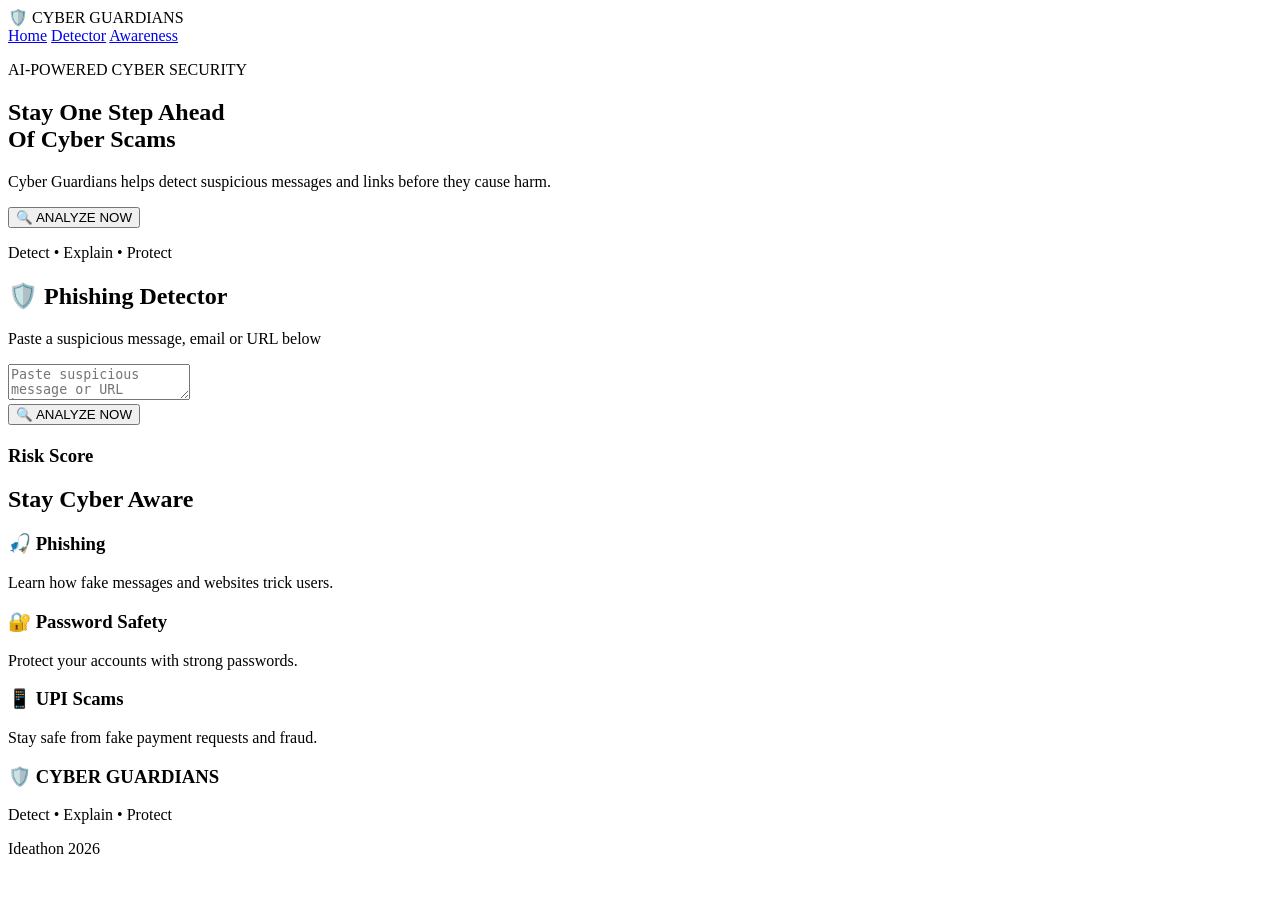
==== templates/index.html @ 9c84c944 "Create index.html" ====
<!DOCTYPE html>
<html lang="en">

<head>
    <meta charset="UTF-8">
    <meta name="viewport" content="width=device-width, initial-scale=1.0">

    <title>Cyber Guardians</title>

    <link rel="stylesheet" href="/static/style.css">
</head>

<body>

    <!-- Navigation -->
    <nav>

        <div class="logo">
            🛡️ CYBER GUARDIANS
        </div>

        <div class="nav-links">
            <a href="#home">Home</a>
            <a href="#detector">Detector</a>
            <a href="#awareness">Awareness</a>
        </div>

    </nav>


    <!-- Hero Section -->
    <section id="home" class="hero">

        <div class="hero-content">

            <p class="tag">
                AI-POWERED CYBER SECURITY
            </p>

            <h1>
                Stay One Step Ahead<br>
                Of Cyber Scams
            </h1>

            <p class="hero-text">
                Cyber Guardians helps detect suspicious
                messages and links before they cause harm.
            </p>

            <button onclick="scrollToDetector()">
                🔍 ANALYZE NOW
            </button>

            <p class="motto">
                Detect • Explain • Protect
            </p>

        </div>

    </section>


    <!-- Detector -->
    <section id="detector" class="detector">

        <h2>🛡️ Phishing Detector</h2>

        <p>
            Paste a suspicious message, email or URL below
        </p>

        <textarea
            id="userInput"
            placeholder="Paste suspicious message or URL here..."
        ></textarea>

        <br>

        <button onclick="analyzeInput()">
            🔍 ANALYZE NOW
        </button>


        <div id="result">

            <h2 id="riskTitle"></h2>

            <div class="risk-container">

                <h3>Risk Score</h3>

                <div class="risk-bar">
                    <div id="riskFill"></div>
                </div>

                <p id="riskScore"></p>

            </div>

            <div id="reasons"></div>

            <div id="recommendation"></div>

        </div>

    </section>


    <!-- Awareness -->
    <section id="awareness" class="awareness">

        <h2>Stay Cyber Aware</h2>

        <div class="cards">

            <div class="card">

                <h3>🎣 Phishing</h3>

                <p>
                    Learn how fake messages and websites
                    trick users.
                </p>

            </div>


            <div class="card">

                <h3>🔐 Password Safety</h3>

                <p>
                    Protect your accounts with strong passwords.
                </p>

            </div>


            <div class="card">

                <h3>📱 UPI Scams</h3>

                <p>
                    Stay safe from fake payment requests
                    and fraud.
                </p>

            </div>

        </div>

    </section>


    <!-- Footer -->
    <footer>

        <h3>🛡️ CYBER GUARDIANS</h3>

        <p>
            Detect • Explain • Protect
        </p>

        <p>
            Ideathon 2026
        </p>

    </footer>


    <script src="/static/script.js"></script>

</body>

</html>
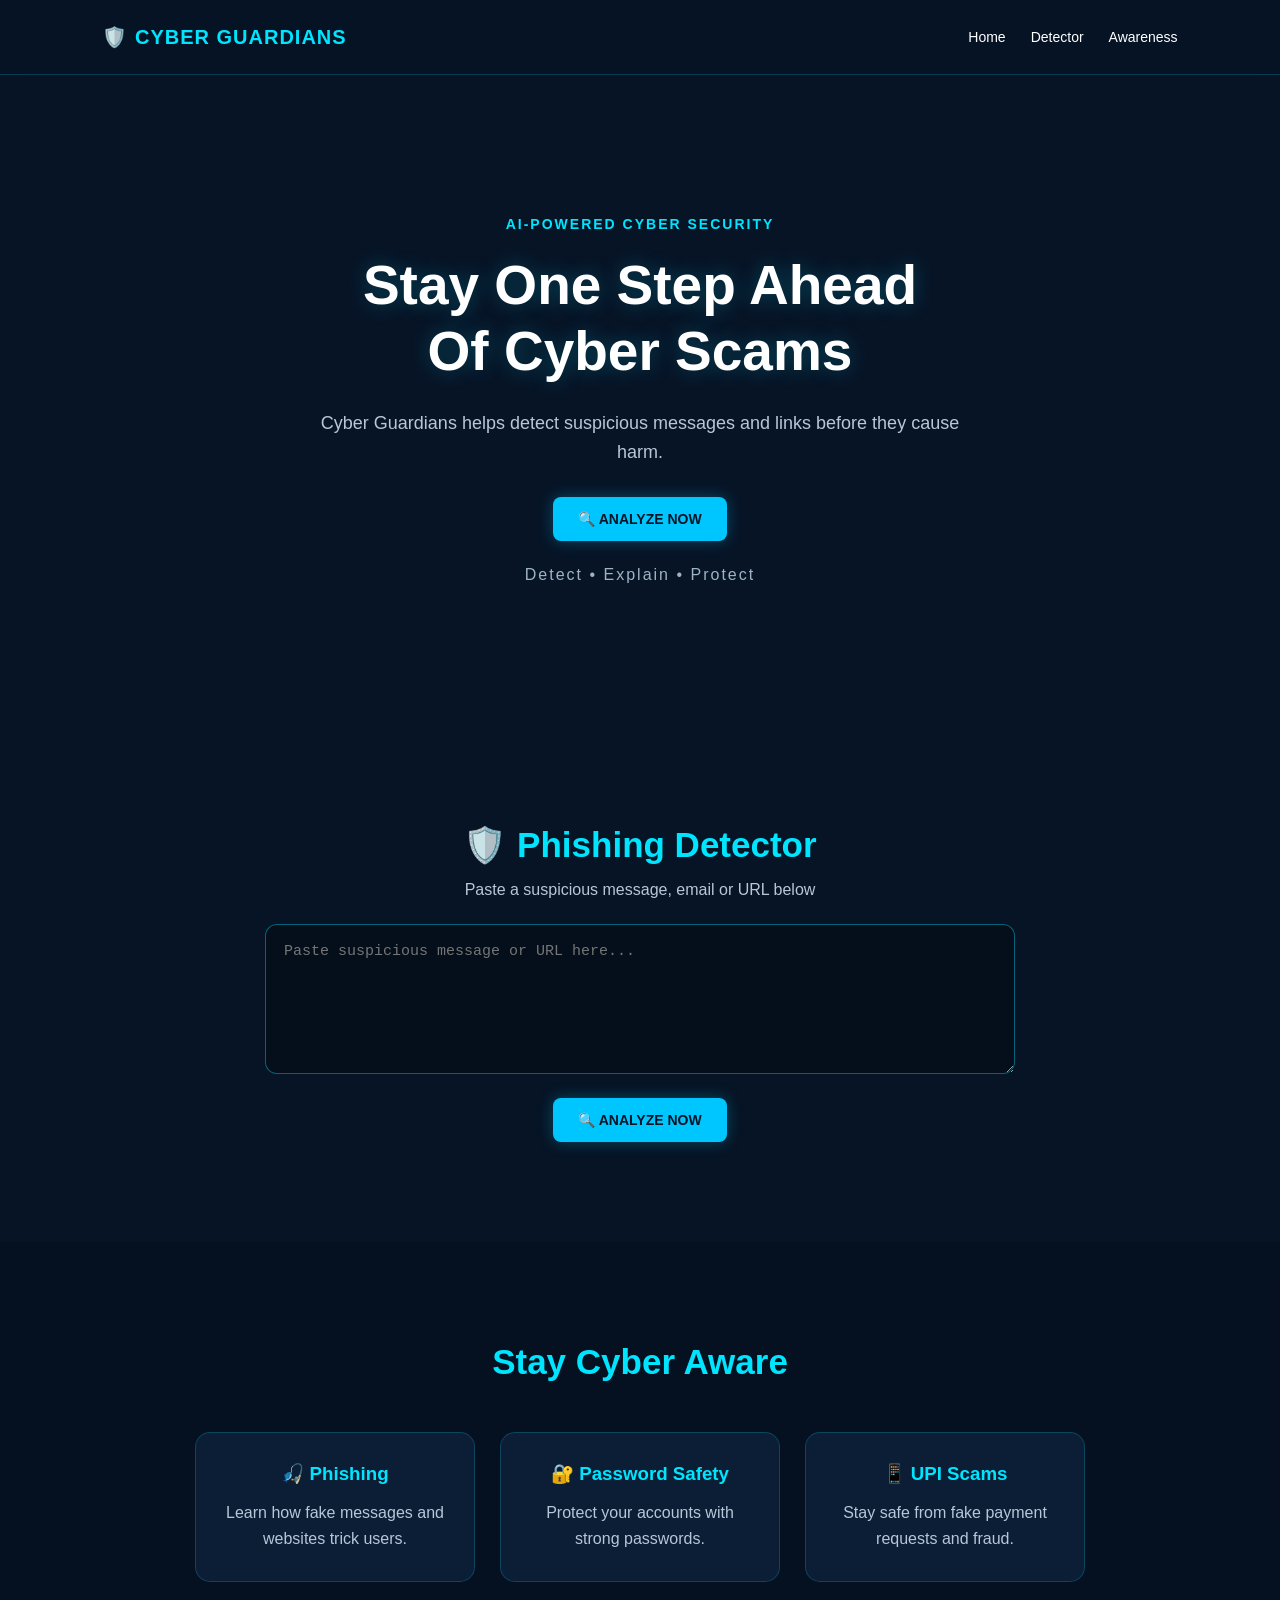
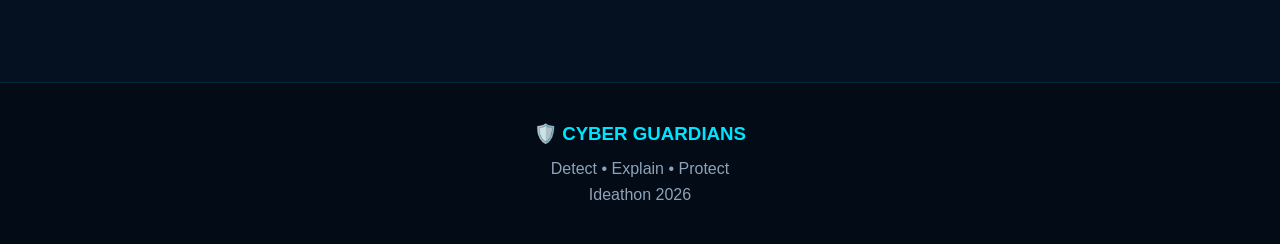
==== commit 05b79eef: "Update index.html" ====
--- a/templates/index.html
+++ b/templates/index.html
@@ -2,6 +2,7 @@
 <html lang="en">
 
 <head>
+    <meta name="google-site-verification" content="lnuIzqQxs__J9t9kgZOO0KPEQfYeQ3xVx9aoNjADc7s" />
     <meta charset="UTF-8">
     <meta name="viewport" content="width=device-width, initial-scale=1.0">
 
--- a/static/style.css
+++ b/static/style.css
@@ -0,0 +1,906 @@
+/* =========================================
+   GLOBAL
+========================================= */
+
+* {
+    margin: 0;
+    padding: 0;
+    box-sizing: border-box;
+}
+
+html {
+    scroll-behavior: smooth;
+}
+
+body {
+    font-family: Arial, sans-serif;
+    background: #071426;
+    color: white;
+    overflow-x: hidden;
+}
+
+
+/* =========================================
+   LIVE CYBER BACKGROUND
+========================================= */
+
+#cyberCanvas {
+    position: fixed;
+    top: 0;
+    left: 0;
+
+    width: 100vw;
+    height: 100vh;
+
+    z-index: 0;
+
+    pointer-events: none;
+
+    opacity: 0.8;
+}
+
+
+/* =========================================
+   MAIN CONTENT ABOVE BACKGROUND
+========================================= */
+
+nav,
+section,
+footer {
+    position: relative;
+    z-index: 1;
+}
+
+
+/* =========================================
+   NAVIGATION
+========================================= */
+
+nav {
+    width: 100%;
+
+    min-height: 75px;
+
+    display: flex;
+
+    align-items: center;
+
+    justify-content: space-between;
+
+    padding: 15px 8%;
+
+    background: rgba(7, 20, 38, 0.88);
+
+    border-bottom: 1px solid rgba(0, 229, 255, 0.2);
+
+    backdrop-filter: blur(10px);
+}
+
+
+.logo {
+    font-size: 20px;
+
+    font-weight: bold;
+
+    letter-spacing: 1px;
+
+    color: #00e5ff;
+}
+
+
+/* =========================================
+   REAL TIME PROTECTION BADGE
+========================================= */
+
+.protection-status {
+
+    display: flex;
+
+    align-items: center;
+
+    justify-content: center;
+
+    gap: 8px;
+
+    padding: 8px 14px;
+
+    border: 1px solid #22c55e;
+
+    border-radius: 25px;
+
+    background: rgba(34, 197, 94, 0.1);
+
+    color: #22c55e;
+
+    font-size: 11px;
+
+    font-weight: bold;
+
+    letter-spacing: 0.8px;
+
+    white-space: nowrap;
+
+    animation: protectionGlow 2s infinite;
+}
+
+
+.status-dot,
+.hero-status-dot {
+
+    display: inline-block;
+
+    width: 10px;
+
+    height: 10px;
+
+    min-width: 10px;
+
+    background: #22c55e;
+
+    border-radius: 50%;
+
+    box-shadow: 0 0 12px #22c55e;
+
+    animation: blinkStatus 1.2s infinite;
+}
+
+
+@keyframes blinkStatus {
+
+    0% {
+        opacity: 1;
+        transform: scale(1);
+    }
+
+    50% {
+        opacity: 0.4;
+        transform: scale(1.4);
+    }
+
+    100% {
+        opacity: 1;
+        transform: scale(1);
+    }
+
+}
+
+
+@keyframes protectionGlow {
+
+    0% {
+        box-shadow: 0 0 8px rgba(34, 197, 94, 0.2);
+    }
+
+    50% {
+        box-shadow: 0 0 20px rgba(34, 197, 94, 0.7);
+    }
+
+    100% {
+        box-shadow: 0 0 8px rgba(34, 197, 94, 0.2);
+    }
+
+}
+
+
+/* =========================================
+   NAVIGATION LINKS
+========================================= */
+
+.nav-links {
+
+    display: flex;
+
+    gap: 25px;
+}
+
+
+.nav-links a {
+
+    text-decoration: none;
+
+    color: white;
+
+    font-size: 14px;
+
+    transition: 0.3s;
+}
+
+
+.nav-links a:hover {
+
+    color: #00e5ff;
+}
+
+
+/* =========================================
+   HERO SECTION
+========================================= */
+
+.hero {
+
+    min-height: 650px;
+
+    display: flex;
+
+    align-items: center;
+
+    justify-content: center;
+
+    text-align: center;
+
+    padding: 100px 20px;
+
+    background:
+        linear-gradient(
+            rgba(7, 20, 38, 0.65),
+            rgba(7, 20, 38, 0.8)
+        );
+}
+
+
+.hero-content {
+
+    max-width: 850px;
+}
+
+
+.tag {
+
+    color: #00e5ff;
+
+    font-size: 14px;
+
+    font-weight: bold;
+
+    letter-spacing: 2px;
+
+    margin-bottom: 20px;
+}
+
+
+.hero h1 {
+
+    font-size: 55px;
+
+    line-height: 1.2;
+
+    margin-bottom: 25px;
+
+    text-shadow:
+        0 0 20px
+        rgba(0, 229, 255, 0.25);
+}
+
+
+.hero-text {
+
+    color: #b7c6d9;
+
+    font-size: 18px;
+
+    line-height: 1.6;
+
+    max-width: 650px;
+
+    margin: auto;
+
+    margin-bottom: 30px;
+}
+
+
+/* BUTTON */
+
+button {
+
+    border: none;
+
+    padding: 14px 25px;
+
+    border-radius: 8px;
+
+    background: #00c6ff;
+
+    color: #071426;
+
+    font-weight: bold;
+
+    font-size: 14px;
+
+    cursor: pointer;
+
+    transition: 0.3s;
+
+    box-shadow:
+        0 0 15px
+        rgba(0, 198, 255, 0.3);
+}
+
+
+button:hover {
+
+    transform: translateY(-2px);
+
+    box-shadow:
+        0 0 25px
+        rgba(0, 198, 255, 0.6);
+}
+
+
+.motto {
+
+    margin-top: 25px;
+
+    color: #9fb3c8;
+
+    letter-spacing: 2px;
+}
+
+
+/* HERO PROTECTION */
+
+.hero-protection {
+
+    margin-top: 30px;
+
+    display: flex;
+
+    align-items: center;
+
+    justify-content: center;
+
+    gap: 10px;
+
+    color: #22c55e;
+
+    font-size: 14px;
+
+    font-weight: bold;
+
+    letter-spacing: 0.5px;
+}
+
+
+/* =========================================
+   DETECTOR
+========================================= */
+
+.detector {
+
+    text-align: center;
+
+    padding: 100px 20px;
+
+    background:
+        rgba(7, 20, 38, 0.7);
+}
+
+
+.detector h2 {
+
+    font-size: 35px;
+
+    margin-bottom: 15px;
+
+    color: #00e5ff;
+}
+
+
+.detector > p {
+
+    color: #b7c6d9;
+
+    margin-bottom: 25px;
+}
+
+
+textarea {
+
+    width: 100%;
+
+    max-width: 750px;
+
+    height: 150px;
+
+    padding: 18px;
+
+    border-radius: 12px;
+
+    border:
+        1px solid
+        rgba(0, 229, 255, 0.4);
+
+    background:
+        rgba(0, 0, 0, 0.25);
+
+    color: white;
+
+    font-size: 15px;
+
+    resize: vertical;
+
+    outline: none;
+
+    margin-bottom: 20px;
+}
+
+
+textarea:focus {
+
+    border-color: #00e5ff;
+
+    box-shadow:
+        0 0 20px
+        rgba(0, 229, 255, 0.2);
+}
+
+
+/* =========================================
+   RESULT
+========================================= */
+
+#result {
+
+    display: none;
+
+    max-width: 750px;
+
+    margin: 40px auto 0;
+
+    padding: 30px;
+
+    text-align: left;
+
+    border-radius: 15px;
+
+    background:
+        rgba(15, 35, 60, 0.85);
+
+    border:
+        1px solid
+        rgba(0, 229, 255, 0.25);
+
+    box-shadow:
+        0 0 25px
+        rgba(0, 229, 255, 0.08);
+}
+
+
+#riskTitle {
+
+    text-align: center;
+
+    margin-bottom: 20px;
+}
+
+
+.risk-container {
+
+    margin: 20px 0;
+
+    text-align: center;
+}
+
+
+.risk-bar {
+
+    width: 100%;
+
+    height: 14px;
+
+    background: #172a45;
+
+    border-radius: 20px;
+
+    overflow: hidden;
+
+    margin: 15px 0;
+}
+
+
+#riskFill {
+
+    width: 0%;
+
+    height: 100%;
+
+    border-radius: 20px;
+
+    transition: width 1s ease;
+}
+
+
+#riskScore {
+
+    font-size: 20px;
+}
+
+
+/* =========================================
+   REASONS AND RECOMMENDATION
+========================================= */
+
+#reasons,
+#recommendation {
+
+    margin-top: 20px;
+
+    padding: 20px;
+
+    border-radius: 10px;
+
+    background:
+        rgba(0, 0, 0, 0.18);
+}
+
+
+#reasons p,
+#recommendation p {
+
+    margin-top: 10px;
+
+    color: #c7d5e5;
+
+    line-height: 1.6;
+}
+
+
+/* =========================================
+   AWARENESS
+========================================= */
+
+.awareness {
+
+    text-align: center;
+
+    padding: 100px 8%;
+
+    background:
+        rgba(5, 15, 30, 0.75);
+}
+
+
+.awareness h2 {
+
+    font-size: 35px;
+
+    color: #00e5ff;
+
+    margin-bottom: 50px;
+}
+
+
+.cards {
+
+    display: flex;
+
+    justify-content: center;
+
+    gap: 25px;
+
+    flex-wrap: wrap;
+}
+
+
+.card {
+
+    width: 280px;
+
+    padding: 30px;
+
+    border-radius: 15px;
+
+    background:
+        rgba(15, 35, 60, 0.75);
+
+    border:
+        1px solid
+        rgba(0, 229, 255, 0.2);
+
+    transition: 0.3s;
+}
+
+
+.card:hover {
+
+    transform: translateY(-8px);
+
+    border-color: #00e5ff;
+
+    box-shadow:
+        0 0 25px
+        rgba(0, 229, 255, 0.2);
+}
+
+
+.card h3 {
+
+    margin-bottom: 15px;
+
+    color: #00e5ff;
+}
+
+
+.card p {
+
+    color: #b7c6d9;
+
+    line-height: 1.6;
+}
+
+
+/* =========================================
+   FOOTER
+========================================= */
+
+footer {
+
+    text-align: center;
+
+    padding: 40px 20px;
+
+    background:
+        rgba(2, 10, 20, 0.9);
+
+    border-top:
+        1px solid
+        rgba(0, 229, 255, 0.15);
+}
+
+
+footer h3 {
+
+    color: #00e5ff;
+
+    margin-bottom: 15px;
+}
+
+
+footer p {
+
+    color: #8fa3b8;
+
+    margin-top: 8px;
+}
+
+
+/* =========================================
+   MOBILE RESPONSIVE
+========================================= */
+
+@media (max-width: 900px) {
+
+    nav {
+
+        flex-direction: column;
+
+        gap: 15px;
+
+    }
+
+
+    .hero h1 {
+
+        font-size: 42px;
+
+    }
+
+
+    .protection-status {
+
+        font-size: 10px;
+
+    }
+
+}
+
+
+@media (max-width: 600px) {
+
+    .hero h1 {
+
+        font-size: 32px;
+
+    }
+
+
+    .nav-links {
+
+        gap: 15px;
+
+        flex-wrap: wrap;
+
+        justify-content: center;
+
+    }
+
+
+    .hero-text {
+
+        font-size: 16px;
+
+    }
+
+}/* =========================
+   LOGIN & SIGNUP DESIGN
+========================= */
+
+.auth-body {
+    margin: 0;
+    min-height: 100vh;
+
+    display: flex;
+    justify-content: center;
+    align-items: center;
+
+    font-family: Arial, sans-serif;
+
+    background: #071827;
+}
+
+
+.auth-container {
+    width: 100%;
+    display: flex;
+
+    justify-content: center;
+    align-items: center;
+}
+
+
+.auth-card {
+    width: 380px;
+
+    padding: 40px;
+
+    border-radius: 20px;
+
+    background: #10263a;
+
+    box-shadow:
+        0 0 25px
+        rgba(56, 189, 248, 0.25);
+
+    text-align: center;
+
+    border:
+        1px solid
+        rgba(56, 189, 248, 0.3);
+}
+
+
+.auth-logo {
+    font-size: 45px;
+
+    margin-bottom: 10px;
+}
+
+
+.auth-card h1 {
+    color: white;
+
+    margin-bottom: 10px;
+}
+
+
+.auth-subtitle {
+    color: #9fb3c8;
+
+    margin-bottom: 30px;
+
+    line-height: 1.5;
+}
+
+
+.input-group {
+    text-align: left;
+
+    margin-bottom: 18px;
+}
+
+
+.input-group label {
+    display: block;
+
+    color: #cbd5e1;
+
+    margin-bottom: 8px;
+
+    font-weight: bold;
+}
+
+
+.input-group input {
+    width: 100%;
+
+    padding: 14px;
+
+    box-sizing: border-box;
+
+    border-radius: 10px;
+
+    border:
+        1px solid #334155;
+
+    background: #071827;
+
+    color: white;
+
+    font-size: 15px;
+
+    outline: none;
+}
+
+
+.input-group input:focus {
+    border-color: #38bdf8;
+
+    box-shadow:
+        0 0 10px
+        rgba(56, 189, 248, 0.3);
+}
+
+
+.auth-button {
+    width: 100%;
+
+    padding: 14px;
+
+    margin-top: 10px;
+
+    border: none;
+
+    border-radius: 10px;
+
+    background: #38bdf8;
+
+    color: #071827;
+
+    font-size: 16px;
+
+    font-weight: bold;
+
+    cursor: pointer;
+
+    transition: 0.3s;
+}
+
+
+.auth-button:hover {
+    transform: translateY(-2px);
+
+    box-shadow:
+        0 0 18px
+        rgba(56, 189, 248, 0.5);
+}
+
+
+.auth-switch {
+    color: #9fb3c8;
+
+    margin-top: 25px;
+}
+
+
+.auth-switch a {
+    color: #38bdf8;
+
+    text-decoration: none;
+
+    font-weight: bold;
+}
+
+
+.back-home {
+    display: inline-block;
+
+    margin-top: 20px;
+
+    color: #94a3b8;
+
+    text-decoration: none;
+}
+
+
+.back-home:hover {
+    color: #38bdf8;
+}
